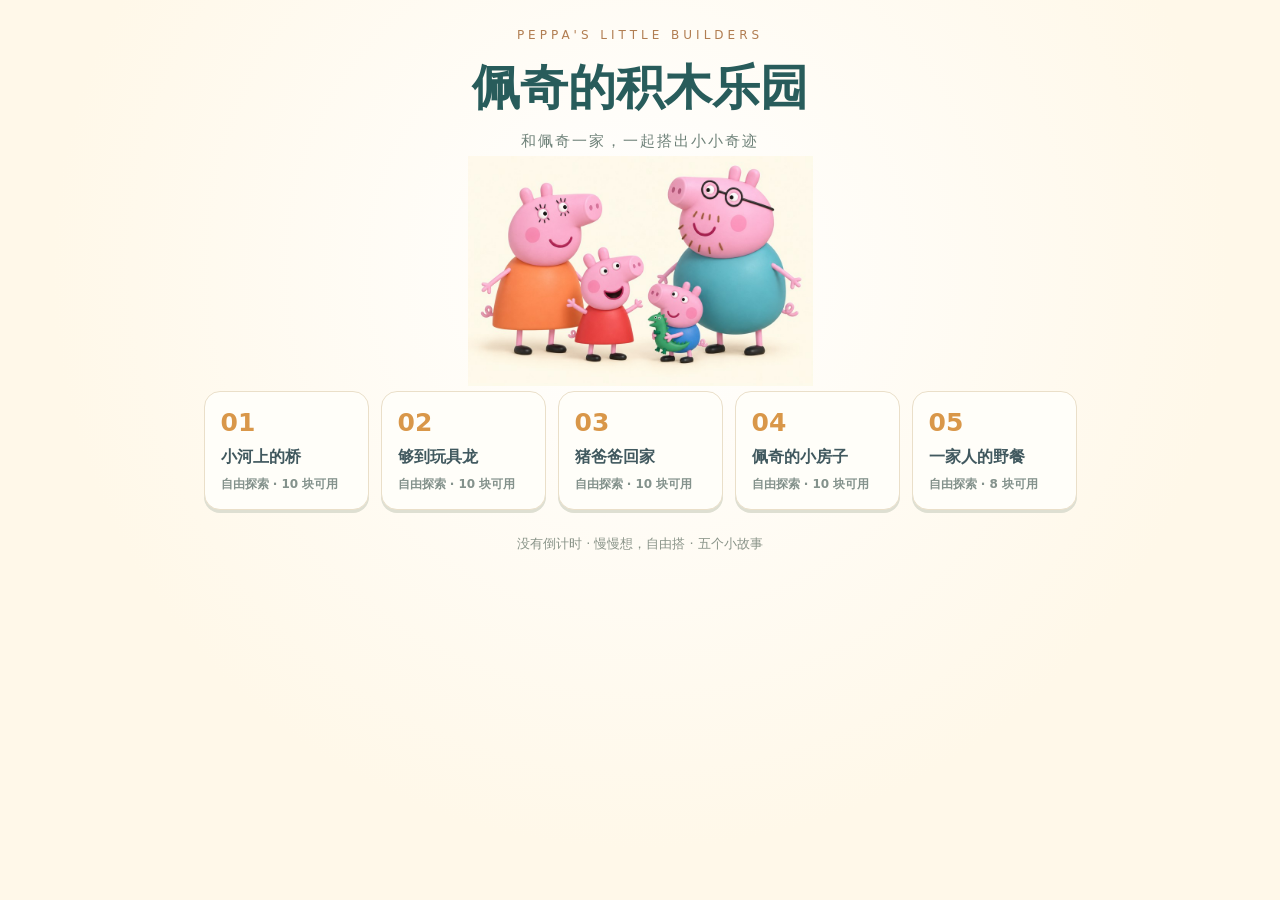
==== peppa-blocks/app/src/main/assets/index.html @ 85f09894 "Add five-level Peppa blocks Android game and tested APK workflow" ====
<!doctype html><html lang="zh-CN"><meta charset="utf-8"><meta name="viewport" content="width=device-width,initial-scale=1,maximum-scale=1,user-scalable=no"><title>佩奇的积木乐园</title><link rel="stylesheet" href="style.css"><body>
<main id="home"><div class="eyebrow">PEPPA'S LITTLE BUILDERS</div><h1>佩奇的积木乐园<span>和佩奇一家，一起搭出小小奇迹</span></h1><img class="family" src="family.jpg" alt="佩奇、乔治、猪妈妈和猪爸爸"><div id="levels"></div><p class="foot">没有倒计时 · 慢慢想，自由搭 · 五个小故事</p></main>
<section id="game" hidden><header><button id="homeBtn">⌂ 关卡</button><div><small id="chapter"></small><h2 id="title"></h2></div><button id="sound">♫ 声音开</button></header><div class="story"><img src="family.jpg" alt="佩奇一家"><p id="story"></p><button id="read" aria-label="朗读故事">▶</button></div><div class="workspace"><canvas id="board" aria-label="积木搭建区"></canvas><aside><b>我的积木盒</b><span id="count"></span><div id="tray"></div></aside></div><footer><button id="rotate">↻ 旋转</button><button id="undo">↶ 撤销</button><button id="reset">重新搭</button><button id="hint">☀ 提示</button><button id="check" class="primary">搭好啦！ →</button></footer><div id="status" role="status">拖动积木到格子里，也可以点选积木，再点格子放下。</div></section>
<div id="modal" hidden><div class="card"><div class="stars">★ ★ ★</div><h2>你的小创意，成功啦！</h2><p id="success"></p><button id="again">再搭一种</button><button id="next" class="primary">下一关 →</button></div></div><script src="engine.js"></script><script src="game.js"></script></body></html>
---- peppa-blocks/app/src/main/assets/style.css ----
*{box-sizing:border-box}html,body{margin:0;min-height:100%;font-family:system-ui,'Noto Sans CJK SC',sans-serif;color:#344b53;background:#fff8e9}button{font:inherit;font-weight:700;border:0;border-radius:16px;padding:12px 18px;color:#41595f;background:#fff;box-shadow:0 3px 0 #dedfd2;min-height:46px;cursor:pointer}button:active{transform:translateY(2px)}button:focus-visible{outline:3px solid #14777b}.primary{background:#198b82;color:white;box-shadow:0 3px 0 #0b655e}[hidden]{display:none!important}#home{text-align:center;padding:28px 5vw 18px;background:radial-gradient(ellipse at 50% 30%,#fff 0%,#fff8e9 65%);min-height:100vh}.eyebrow{font-size:12px;letter-spacing:4px;color:#b17d51}h1{font-size:clamp(28px,4vw,48px);margin:14px 0 0;color:#285c5b}h1 span{display:block;font-size:15px;font-weight:400;letter-spacing:2px;margin-top:12px;color:#6e8178}.family{display:block;width:min(520px,75vw);height:230px;object-fit:contain;margin:5px auto}#levels{display:flex;justify-content:center;gap:12px;flex-wrap:wrap}#levels button{width:165px;text-align:left;padding:16px;background:#fffef9;border:1px solid #eadfc9}#levels strong{display:block;font-size:25px;color:#d99749;margin-bottom:10px}#levels small{display:block;font-size:12px;color:#84928c;margin-top:8px}.foot{font-size:13px;color:#899388;margin-top:25px}#game{padding:12px 3vw 7px;max-width:1400px;margin:auto}header{display:flex;justify-content:space-between;align-items:center;gap:15px}header>div{flex:1}header small{font-size:11px;letter-spacing:2px;color:#a88a58}h2{font-size:22px;margin:2px 0}.story{display:flex;align-items:center;background:#f0efd8;border-radius:18px;margin:12px 0 8px;min-height:66px;padding:4px 14px;gap:14px}.story img{width:110px;height:58px;object-fit:contain;border-radius:10px}.story p{flex:1;margin:0;font-size:14px;line-height:1.65}.story button{padding:8px;min-width:46px;background:transparent;box-shadow:none}.workspace{display:flex;gap:16px;align-items:stretch}#board{width:calc(100% - 210px);aspect-ratio:2/1;background:#dcefeb;border:1px solid #d0e3d9;border-radius:20px;touch-action:none}aside{width:194px;border-radius:20px;background:#f0e8d9;padding:13px}aside b{font-size:15px}#count{display:block;font-size:11px;color:#7d897c;margin:4px 0 10px}#tray{display:grid;grid-template-columns:1fr 1fr;gap:8px}.piece{height:51px;padding:4px;border:2px solid transparent;touch-action:none;position:relative}.piece.selected{border-color:#198b82;background:#e5f7e9}.piece.used{opacity:.32}.piece canvas{width:65px;height:35px;pointer-events:none}.piece small{position:absolute;right:3px;bottom:2px;font-size:9px}footer{display:flex;gap:10px;margin-top:10px}footer .primary{margin-left:auto}#status{font-size:12px;color:#698276;padding:10px 3px;min-height:38px}#modal{position:fixed;inset:0;background:#294e4b88;display:grid;place-items:center;z-index:20}.card{background:#fffaf0;border-radius:30px;padding:35px;text-align:center;max-width:90vw}.stars{color:#e9b246;font-size:46px;letter-spacing:8px}.card p{color:#779080}.card button{margin:10px 5px}@media(max-width:650px){#home{padding-top:20px}.family{height:190px}#levels button{width:44%;padding:12px}#levels strong{display:inline;font-size:20px;margin-right:8px}.workspace{flex-direction:column;gap:8px}#board{width:100%;aspect-ratio:1.65}aside{width:100%;padding:10px}#tray{grid-template-columns:repeat(5,1fr);gap:6px}.piece{height:45px}.piece canvas{width:45px;height:30px}aside b{display:inline}#count{display:inline;margin-left:12px}footer{gap:5px;flex-wrap:wrap}footer button{padding:10px;font-size:13px}.story img{width:75px}.story p{font-size:12px}header button{padding:9px}h2{font-size:19px}#game{padding:8px 3vw}.story{margin-top:8px}}@media(max-height:510px) and (min-width:651px){#game{padding:6px 2vw}header button{min-height:38px;padding:8px}h2{font-size:18px}.story{min-height:44px;margin:6px 0}.story img{height:38px}.story p{font-size:12px}#board{height:calc(100vh - 192px);width:calc(100% - 180px);aspect-ratio:auto}aside{width:164px;padding:8px}.piece{height:35px;min-height:35px}.piece canvas{height:25px}#tray{gap:4px}footer{margin-top:6px}footer button{min-height:38px;padding:8px 14px}#status{padding:6px}}
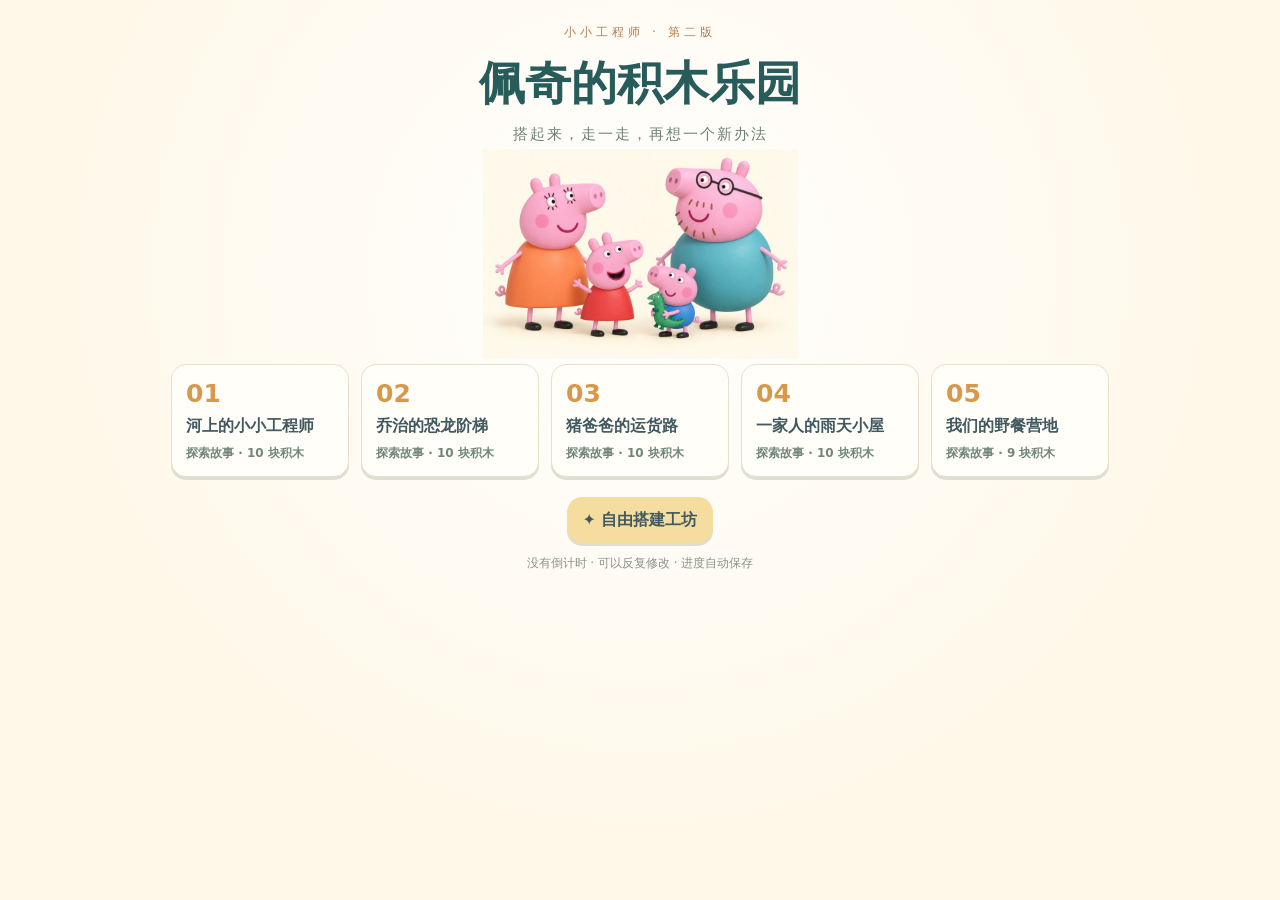
==== commit 77ca3f9a: "Rebuild five block puzzles with traversal, ramps, support checks and creative workshop" ====
--- a/peppa-blocks/app/src/main/assets/index.html
+++ b/peppa-blocks/app/src/main/assets/index.html
@@ -1,4 +1,4 @@
-<!doctype html><html lang="zh-CN"><meta charset="utf-8"><meta name="viewport" content="width=device-width,initial-scale=1,maximum-scale=1,user-scalable=no"><title>佩奇的积木乐园</title><link rel="stylesheet" href="style.css"><body>
-<main id="home"><div class="eyebrow">PEPPA'S LITTLE BUILDERS</div><h1>佩奇的积木乐园<span>和佩奇一家，一起搭出小小奇迹</span></h1><img class="family" src="family.jpg" alt="佩奇、乔治、猪妈妈和猪爸爸"><div id="levels"></div><p class="foot">没有倒计时 · 慢慢想，自由搭 · 五个小故事</p></main>
-<section id="game" hidden><header><button id="homeBtn">⌂ 关卡</button><div><small id="chapter"></small><h2 id="title"></h2></div><button id="sound">♫ 声音开</button></header><div class="story"><img src="family.jpg" alt="佩奇一家"><p id="story"></p><button id="read" aria-label="朗读故事">▶</button></div><div class="workspace"><canvas id="board" aria-label="积木搭建区"></canvas><aside><b>我的积木盒</b><span id="count"></span><div id="tray"></div></aside></div><footer><button id="rotate">↻ 旋转</button><button id="undo">↶ 撤销</button><button id="reset">重新搭</button><button id="hint">☀ 提示</button><button id="check" class="primary">搭好啦！ →</button></footer><div id="status" role="status">拖动积木到格子里，也可以点选积木，再点格子放下。</div></section>
-<div id="modal" hidden><div class="card"><div class="stars">★ ★ ★</div><h2>你的小创意，成功啦！</h2><p id="success"></p><button id="again">再搭一种</button><button id="next" class="primary">下一关 →</button></div></div><script src="engine.js"></script><script src="game.js"></script></body></html>
+<!doctype html><html lang="zh-CN"><meta charset="utf-8"><meta name="viewport" content="width=device-width,initial-scale=1,maximum-scale=1,user-scalable=no"><title>佩奇的积木乐园 · 小小工程师</title><link rel="stylesheet" href="style.css"><body>
+<main id="home"><div class="eyebrow">小小工程师 · 第二版</div><h1>佩奇的积木乐园<span>搭起来，走一走，再想一个新办法</span></h1><img class="family" src="family.jpg" alt="佩奇、乔治、猪妈妈和猪爸爸"><div id="levels"></div><button id="freeHome" class="free">✦ 自由搭建工坊</button><p class="foot">没有倒计时 · 可以反复修改 · 进度自动保存</p></main>
+<section id="game" hidden><header><button id="homeBtn">⌂ 关卡</button><div><small id="chapter"></small><h2 id="title"></h2></div><button id="sound">♫ 声音开</button></header><div class="story"><img src="family.jpg" alt="佩奇一家"><p id="story"></p><button id="read" aria-label="朗读故事">▶</button></div><div id="goals"></div><div class="workspace"><div class="stage"><canvas id="board" aria-label="积木搭建区"></canvas><div class="stage-note">卡扣积木 · 拖动拼接 · 点选后旋转</div></div><aside><b>我的积木盒</b><span id="count"></span><div id="tray"></div><div id="pieceInfo">长条跨越 · L形转角 · 三角坡道</div></aside></div><footer><button id="rotate">↻ 旋转</button><button id="remove">↥ 收回</button><button id="undo">↶ 撤销</button><button id="reset">重新搭</button><button id="hint">☀ 提示</button><button id="check" class="primary">▶ 请大家试一试</button></footer><div id="status" role="status">先选积木，再点场地放下，也可以直接拖动。</div></section>
+<div id="modal" hidden><div class="card"><div class="stars" id="stars"></div><h2>你的搭法成功啦！</h2><p id="success"></p><button id="improve">继续改进</button><button id="again">再搭一种</button><button id="next" class="primary">下一关 →</button></div></div><script src="engine.js"></script><script src="game.js"></script></body></html>
--- a/peppa-blocks/app/src/main/assets/style.css
+++ b/peppa-blocks/app/src/main/assets/style.css
@@ -1 +1,3 @@
-*{box-sizing:border-box}html,body{margin:0;min-height:100%;font-family:system-ui,'Noto Sans CJK SC',sans-serif;color:#344b53;background:#fff8e9}button{font:inherit;font-weight:700;border:0;border-radius:16px;padding:12px 18px;color:#41595f;background:#fff;box-shadow:0 3px 0 #dedfd2;min-height:46px;cursor:pointer}button:active{transform:translateY(2px)}button:focus-visible{outline:3px solid #14777b}.primary{background:#198b82;color:white;box-shadow:0 3px 0 #0b655e}[hidden]{display:none!important}#home{text-align:center;padding:28px 5vw 18px;background:radial-gradient(ellipse at 50% 30%,#fff 0%,#fff8e9 65%);min-height:100vh}.eyebrow{font-size:12px;letter-spacing:4px;color:#b17d51}h1{font-size:clamp(28px,4vw,48px);margin:14px 0 0;color:#285c5b}h1 span{display:block;font-size:15px;font-weight:400;letter-spacing:2px;margin-top:12px;color:#6e8178}.family{display:block;width:min(520px,75vw);height:230px;object-fit:contain;margin:5px auto}#levels{display:flex;justify-content:center;gap:12px;flex-wrap:wrap}#levels button{width:165px;text-align:left;padding:16px;background:#fffef9;border:1px solid #eadfc9}#levels strong{display:block;font-size:25px;color:#d99749;margin-bottom:10px}#levels small{display:block;font-size:12px;color:#84928c;margin-top:8px}.foot{font-size:13px;color:#899388;margin-top:25px}#game{padding:12px 3vw 7px;max-width:1400px;margin:auto}header{display:flex;justify-content:space-between;align-items:center;gap:15px}header>div{flex:1}header small{font-size:11px;letter-spacing:2px;color:#a88a58}h2{font-size:22px;margin:2px 0}.story{display:flex;align-items:center;background:#f0efd8;border-radius:18px;margin:12px 0 8px;min-height:66px;padding:4px 14px;gap:14px}.story img{width:110px;height:58px;object-fit:contain;border-radius:10px}.story p{flex:1;margin:0;font-size:14px;line-height:1.65}.story button{padding:8px;min-width:46px;background:transparent;box-shadow:none}.workspace{display:flex;gap:16px;align-items:stretch}#board{width:calc(100% - 210px);aspect-ratio:2/1;background:#dcefeb;border:1px solid #d0e3d9;border-radius:20px;touch-action:none}aside{width:194px;border-radius:20px;background:#f0e8d9;padding:13px}aside b{font-size:15px}#count{display:block;font-size:11px;color:#7d897c;margin:4px 0 10px}#tray{display:grid;grid-template-columns:1fr 1fr;gap:8px}.piece{height:51px;padding:4px;border:2px solid transparent;touch-action:none;position:relative}.piece.selected{border-color:#198b82;background:#e5f7e9}.piece.used{opacity:.32}.piece canvas{width:65px;height:35px;pointer-events:none}.piece small{position:absolute;right:3px;bottom:2px;font-size:9px}footer{display:flex;gap:10px;margin-top:10px}footer .primary{margin-left:auto}#status{font-size:12px;color:#698276;padding:10px 3px;min-height:38px}#modal{position:fixed;inset:0;background:#294e4b88;display:grid;place-items:center;z-index:20}.card{background:#fffaf0;border-radius:30px;padding:35px;text-align:center;max-width:90vw}.stars{color:#e9b246;font-size:46px;letter-spacing:8px}.card p{color:#779080}.card button{margin:10px 5px}@media(max-width:650px){#home{padding-top:20px}.family{height:190px}#levels button{width:44%;padding:12px}#levels strong{display:inline;font-size:20px;margin-right:8px}.workspace{flex-direction:column;gap:8px}#board{width:100%;aspect-ratio:1.65}aside{width:100%;padding:10px}#tray{grid-template-columns:repeat(5,1fr);gap:6px}.piece{height:45px}.piece canvas{width:45px;height:30px}aside b{display:inline}#count{display:inline;margin-left:12px}footer{gap:5px;flex-wrap:wrap}footer button{padding:10px;font-size:13px}.story img{width:75px}.story p{font-size:12px}header button{padding:9px}h2{font-size:19px}#game{padding:8px 3vw}.story{margin-top:8px}}@media(max-height:510px) and (min-width:651px){#game{padding:6px 2vw}header button{min-height:38px;padding:8px}h2{font-size:18px}.story{min-height:44px;margin:6px 0}.story img{height:38px}.story p{font-size:12px}#board{height:calc(100vh - 192px);width:calc(100% - 180px);aspect-ratio:auto}aside{width:164px;padding:8px}.piece{height:35px;min-height:35px}.piece canvas{height:25px}#tray{gap:4px}footer{margin-top:6px}footer button{min-height:38px;padding:8px 14px}#status{padding:6px}}
+*{box-sizing:border-box}html,body{margin:0;min-height:100%;font-family:system-ui,'Noto Sans CJK SC',sans-serif;color:#344b53;background:#fff8e9}button{font:inherit;font-weight:700;border:0;border-radius:15px;padding:12px 16px;color:#41595f;background:#fff;box-shadow:0 3px 0 #dedfd2;min-height:46px;cursor:pointer}button:active{transform:translateY(2px)}button:disabled{opacity:.45;cursor:default}button:focus-visible{outline:3px solid #14777b}.primary{background:#198b82;color:white;box-shadow:0 3px 0 #0b655e}[hidden]{display:none!important}#home{text-align:center;padding:24px 4vw 18px;background:radial-gradient(ellipse at 50% 30%,#fff 0%,#fff8e9 65%);min-height:100vh}.eyebrow{font-size:12px;letter-spacing:4px;color:#b17d51}h1{font-size:clamp(28px,4vw,46px);margin:12px 0 0;color:#285c5b}h1 span{display:block;font-size:15px;font-weight:400;letter-spacing:2px;margin-top:10px;color:#6e8178}.family{display:block;width:min(500px,75vw);height:210px;object-fit:contain;margin:5px auto}#levels{display:flex;justify-content:center;gap:12px;flex-wrap:wrap}#levels button{width:178px;text-align:left;padding:14px;background:#fffef9;border:1px solid #eadfc9}#levels strong{display:block;font-size:25px;color:#d99749;margin-bottom:8px}#levels small{display:block;font-size:12px;color:#72867c;margin-top:8px}.free{margin-top:20px;background:#f4dd9e}.foot{font-size:12px;color:#899388}#game{padding:10px 2.5vw 6px;max-width:1450px;margin:auto}header{display:flex;justify-content:space-between;align-items:center;gap:12px}header>div{flex:1}header small{font-size:10px;letter-spacing:2px;color:#a88a58}h2{font-size:22px;margin:2px 0}.story{display:flex;align-items:center;background:#f0efd8;border-radius:16px;margin:8px 0 6px;min-height:56px;padding:4px 12px;gap:12px}.story img{width:88px;height:46px;object-fit:contain;border-radius:10px}.story p{flex:1;margin:0;font-size:13px;line-height:1.55}.story button{padding:8px;min-width:42px;background:transparent;box-shadow:none}#goals{display:flex;gap:7px;flex-wrap:wrap;margin-bottom:7px}#goals span{background:#e9eee2;color:#507669;border-radius:20px;padding:5px 10px;font-size:11px}#goals span.done{background:#bfe7be}.workspace{display:flex;gap:12px;align-items:stretch}.stage{position:relative;width:calc(100% - 210px);min-width:0}#board{display:block;width:100%;aspect-ratio:1.85;background:#dcefeb;border:1px solid #d0e3d9;border-radius:20px;touch-action:none}.stage-note{position:absolute;bottom:7px;left:12px;font-size:10px;pointer-events:none;color:#506d65;background:#fff9;padding:3px 8px;border-radius:10px}aside{width:198px;border-radius:20px;background:#f0e8d9;padding:12px}aside b{font-size:14px}#count{display:block;font-size:11px;color:#687a6b;margin:4px 0 8px}#tray{display:grid;grid-template-columns:1fr 1fr;gap:7px}.piece{height:53px;padding:3px;border:2px solid transparent;touch-action:none;position:relative}.piece.selected{border-color:#198b82;background:#e5f7e9}.piece.used{background:#d9dfd5;box-shadow:none}.piece.used canvas{opacity:.4}.piece canvas{width:68px;height:36px;pointer-events:none}.piece small{position:absolute;right:3px;bottom:1px;font-size:9px}#pieceInfo{font-size:10px;color:#6f7d72;margin-top:10px;line-height:1.5}footer{display:flex;gap:8px;margin-top:9px}footer .primary{margin-left:auto}#status{font-size:12px;color:#486b5b;padding:8px 3px;min-height:35px}#modal{position:fixed;inset:0;background:#294e4b88;display:grid;place-items:center;z-index:20}.card{background:#fffaf0;border-radius:30px;padding:30px;text-align:center;max-width:90vw}.stars{color:#dca024;font-size:44px;letter-spacing:6px}.card p{color:#607e70;max-width:440px;line-height:1.6}.card button{margin:8px 4px}
+@media(max-width:650px){#home{padding-top:18px}.family{height:165px}#levels button{width:46%;padding:11px}#levels strong{display:inline;font-size:20px;margin-right:8px}.workspace{flex-direction:column;gap:7px}.stage{width:100%}#board{aspect-ratio:1.48}aside{width:100%;padding:8px}#tray{grid-template-columns:repeat(5,1fr);gap:5px}.piece{height:43px;min-height:43px}.piece canvas{width:48px;height:30px}aside b{display:inline}#count{display:inline;margin-left:12px}#pieceInfo{margin-top:6px}footer{gap:5px;flex-wrap:wrap}footer button{padding:9px;font-size:12px}footer .primary{flex:1}.story img{width:60px}.story p{font-size:12px}header button{padding:8px;font-size:12px}h2{font-size:17px}#game{padding:7px 2vw}#goals{gap:4px}#goals span{font-size:10px;padding:4px 7px}}
+@media(max-height:510px) and (min-width:651px){#game{padding:4px 2vw}header button{min-height:33px;padding:6px 10px}h2{font-size:16px}header small{font-size:9px}.story{min-height:36px;margin:4px 0;padding:2px 10px}.story img{height:30px}.story p{font-size:11px}.story button{min-height:30px}#goals{margin-bottom:4px}#goals span{font-size:10px;padding:3px 8px}.stage{width:calc(100% - 218px)}#board{height:calc(100vh - 185px);aspect-ratio:auto}aside{width:206px;padding:7px}#tray{grid-template-columns:repeat(3,1fr);gap:4px}.piece{height:29px;min-height:29px}.piece canvas{width:48px;height:23px}aside b{font-size:12px}#count{margin:2px 0 4px}#pieceInfo{font-size:9px;margin-top:4px}footer{margin-top:5px}footer button{min-height:34px;padding:7px 12px;font-size:12px}#status{padding:5px;font-size:11px;min-height:24px}.stage-note{font-size:9px;bottom:4px}}
